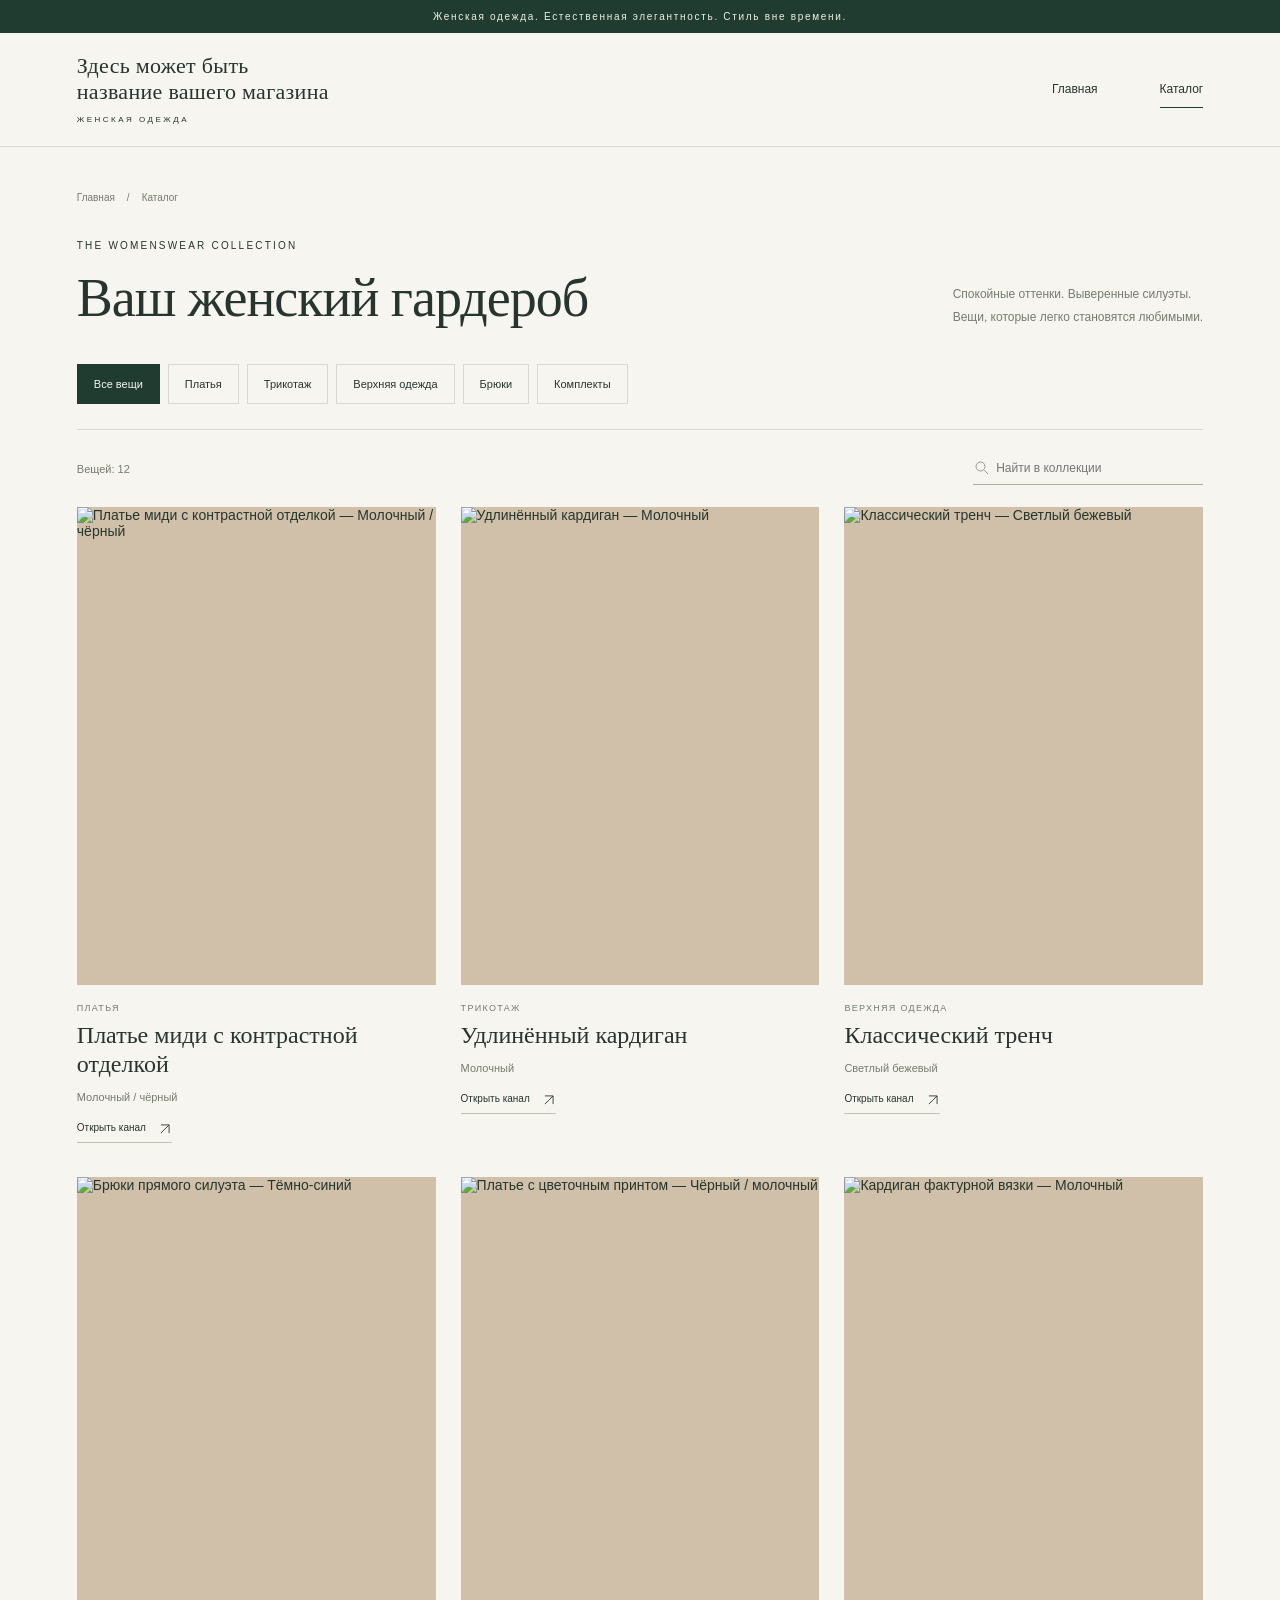
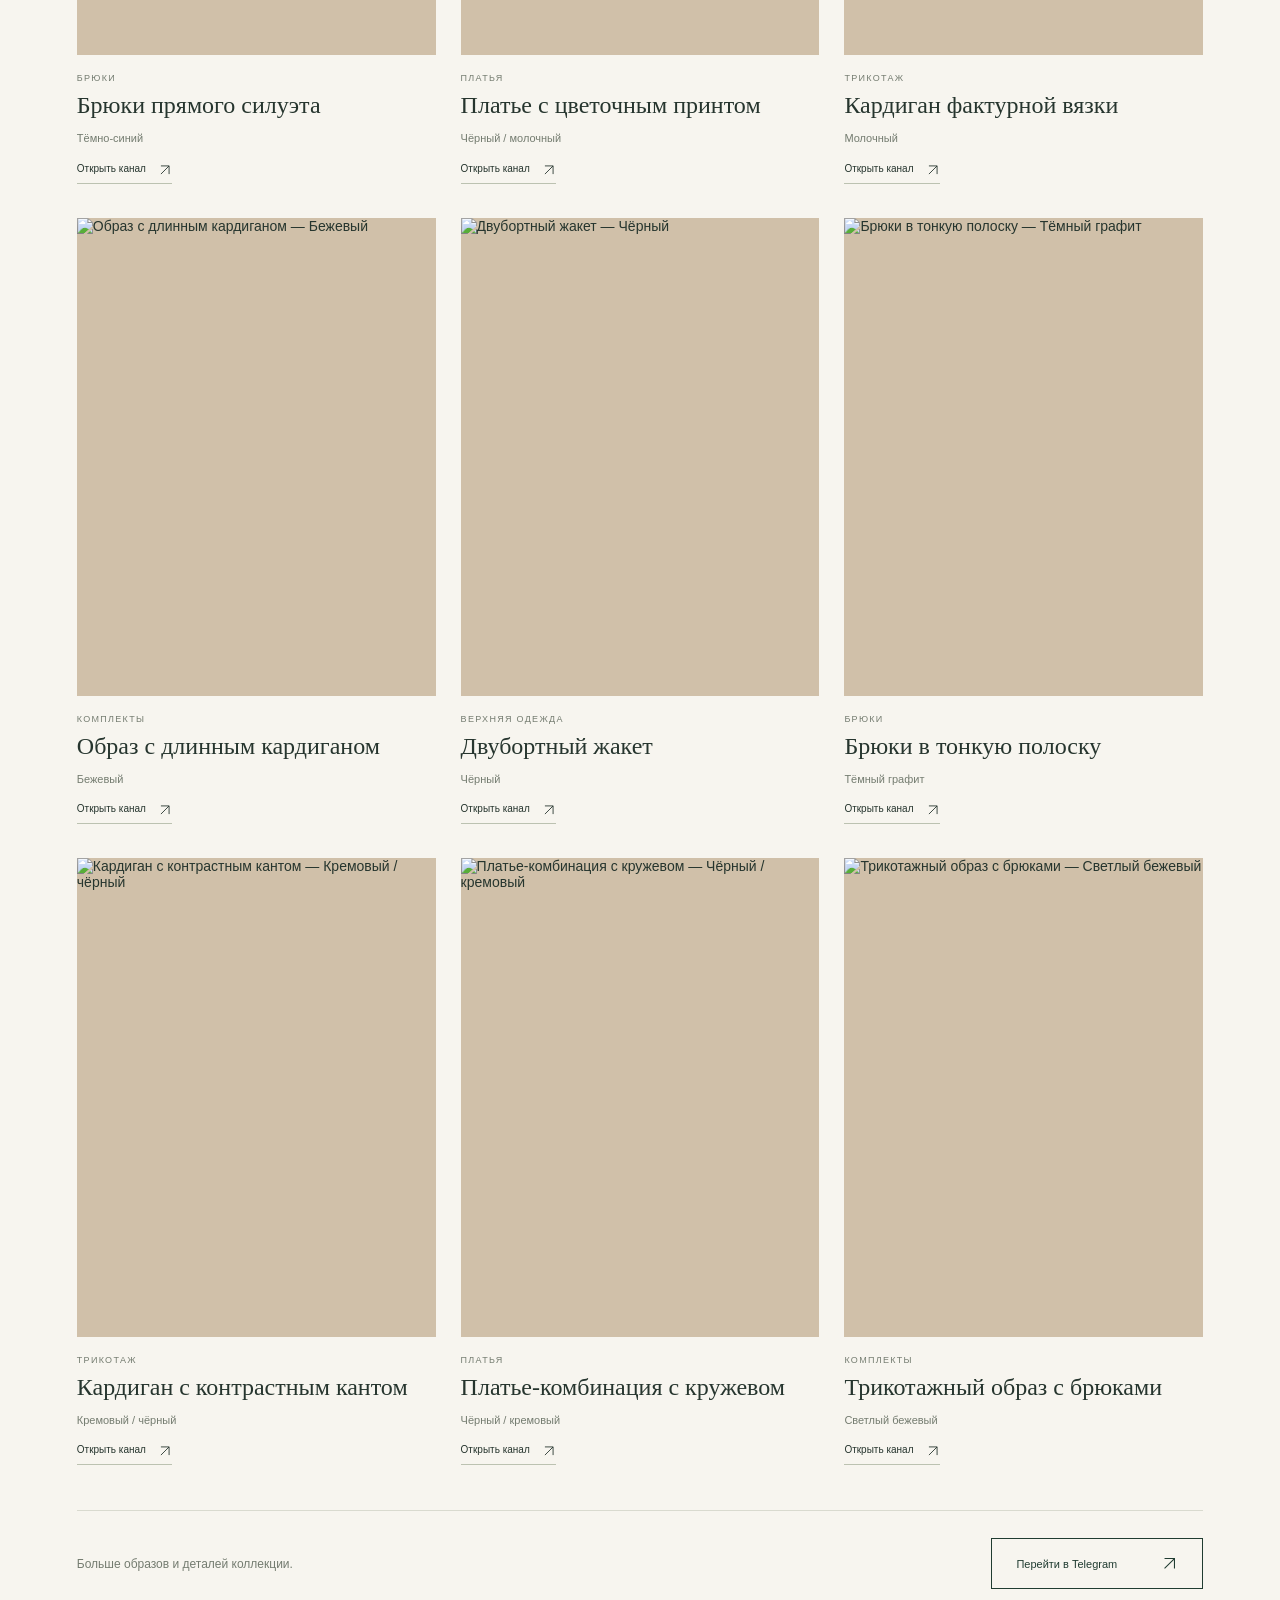
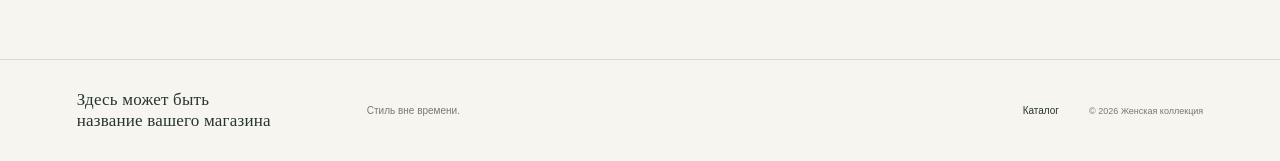
==== catalog.html @ 50c8448c "Add files via upload" ====
<!doctype html><html lang="ru"><head><meta charset="utf-8"><meta name="viewport" content="width=device-width,initial-scale=1"><title>Женская коллекция — Здесь может быть название вашего магазина</title><meta name="description" content="Женская одежда в эстетике тихой элегантности. Платья, трикотаж, брюки, верхняя одежда и комплекты."><link rel="stylesheet" href="styles.css"><link rel="icon" href="assets/favicon.svg" type="image/svg+xml"><script src="catalog.js" defer></script></head><body><div class="announcement">Женская одежда. Естественная элегантность. Стиль вне времени.</div><header><a class="brand" href="index.html" aria-label="Здесь может быть название вашего магазина — главная">Здесь может быть название вашего магазина<small>ЖЕНСКАЯ ОДЕЖДА</small></a><nav aria-label="Основная навигация"><a href="index.html" >Главная</a><a href="catalog.html" aria-current=page>Каталог</a></nav></header><main><section class="catalog-intro"><div class="breadcrumbs"><a href="index.html">Главная</a><span>/</span><span>Каталог</span></div><div class="catalog-title"><div><span class="eyebrow">THE WOMENSWEAR COLLECTION</span><h1>Ваш женский гардероб</h1></div><p>Спокойные оттенки. Выверенные силуэты.<br>Вещи, которые легко становятся любимыми.</p></div></section><section class="catalog-body" aria-label="Каталог женской одежды"><div class="filters" role="group" aria-label="Категории одежды"><button type="button" data-filter="all" aria-pressed="true">Все вещи</button><button type="button" data-filter="dresses" aria-pressed="false">Платья</button><button type="button" data-filter="knitwear" aria-pressed="false">Трикотаж</button><button type="button" data-filter="outerwear" aria-pressed="false">Верхняя одежда</button><button type="button" data-filter="trousers" aria-pressed="false">Брюки</button><button type="button" data-filter="sets" aria-pressed="false">Комплекты</button></div><div class="toolbar"><span id="count" role="status" aria-live="polite">Вещей: 12</span><label class="search"><svg class="arrow" viewBox="0 0 24 24" fill="none" aria-hidden="true"><circle cx="10" cy="10" r="6" stroke="currentColor"/><path d="m15 15 5 5" stroke="currentColor"/></svg><input id="search" type="search" placeholder="Найти в коллекции" aria-label="Поиск по названию и цвету"></label></div><div class="product-grid"><article class="product" data-category="dresses" data-search="Платье миди с контрастной отделкой Молочный / чёрный Платья"><div class="product-photo"><img class="collection-photo" src="assets/women/collection-01.webp" alt="Платье миди с контрастной отделкой — Молочный / чёрный" loading="lazy" width="800" height="1067"></div><p class="product-type">Платья</p><h2>Платье миди с контрастной отделкой</h2><p class="product-description">Молочный / чёрный</p><button class="product-link" type="button" disabled>Открыть канал <svg class="arrow" viewBox="0 0 24 24" fill="none" aria-hidden="true"><path d="M5 19 19 5M5 5h14v14" stroke="currentColor" stroke-width="1.5"/></svg></button></article><article class="product" data-category="knitwear" data-search="Удлинённый кардиган Молочный Трикотаж"><div class="product-photo"><img class="collection-photo" src="assets/women/collection-02.jpg" alt="Удлинённый кардиган — Молочный" loading="lazy" width="800" height="1067"></div><p class="product-type">Трикотаж</p><h2>Удлинённый кардиган</h2><p class="product-description">Молочный</p><button class="product-link" type="button" disabled>Открыть канал <svg class="arrow" viewBox="0 0 24 24" fill="none" aria-hidden="true"><path d="M5 19 19 5M5 5h14v14" stroke="currentColor" stroke-width="1.5"/></svg></button></article><article class="product" data-category="outerwear" data-search="Классический тренч Светлый бежевый Верхняя одежда"><div class="product-photo"><img class="collection-photo" src="assets/women/replacement-01.jpg" alt="Классический тренч — Светлый бежевый" loading="lazy" width="800" height="1067"></div><p class="product-type">Верхняя одежда</p><h2>Классический тренч</h2><p class="product-description">Светлый бежевый</p><button class="product-link" type="button" disabled>Открыть канал <svg class="arrow" viewBox="0 0 24 24" fill="none" aria-hidden="true"><path d="M5 19 19 5M5 5h14v14" stroke="currentColor" stroke-width="1.5"/></svg></button></article><article class="product" data-category="trousers" data-search="Брюки прямого силуэта Тёмно-синий Брюки"><div class="product-photo"><img class="collection-photo" src="assets/women/collection-03.webp" alt="Брюки прямого силуэта — Тёмно-синий" loading="lazy" width="800" height="1067"></div><p class="product-type">Брюки</p><h2>Брюки прямого силуэта</h2><p class="product-description">Тёмно-синий</p><button class="product-link" type="button" disabled>Открыть канал <svg class="arrow" viewBox="0 0 24 24" fill="none" aria-hidden="true"><path d="M5 19 19 5M5 5h14v14" stroke="currentColor" stroke-width="1.5"/></svg></button></article><article class="product" data-category="dresses" data-search="Платье с цветочным принтом Чёрный / молочный Платья"><div class="product-photo"><img class="collection-photo" src="assets/women/replacement-02.jpg" alt="Платье с цветочным принтом — Чёрный / молочный" loading="lazy" width="800" height="1067"></div><p class="product-type">Платья</p><h2>Платье с цветочным принтом</h2><p class="product-description">Чёрный / молочный</p><button class="product-link" type="button" disabled>Открыть канал <svg class="arrow" viewBox="0 0 24 24" fill="none" aria-hidden="true"><path d="M5 19 19 5M5 5h14v14" stroke="currentColor" stroke-width="1.5"/></svg></button></article><article class="product" data-category="knitwear" data-search="Кардиган фактурной вязки Молочный Трикотаж"><div class="product-photo"><img class="collection-photo" src="assets/women/collection-04.jpg" alt="Кардиган фактурной вязки — Молочный" loading="lazy" width="800" height="1067"></div><p class="product-type">Трикотаж</p><h2>Кардиган фактурной вязки</h2><p class="product-description">Молочный</p><button class="product-link" type="button" disabled>Открыть канал <svg class="arrow" viewBox="0 0 24 24" fill="none" aria-hidden="true"><path d="M5 19 19 5M5 5h14v14" stroke="currentColor" stroke-width="1.5"/></svg></button></article><article class="product" data-category="sets" data-search="Образ с длинным кардиганом Бежевый Комплекты"><div class="product-photo"><img class="collection-photo" src="assets/women/collection-05.avif" alt="Образ с длинным кардиганом — Бежевый" loading="lazy" width="800" height="1067"></div><p class="product-type">Комплекты</p><h2>Образ с длинным кардиганом</h2><p class="product-description">Бежевый</p><button class="product-link" type="button" disabled>Открыть канал <svg class="arrow" viewBox="0 0 24 24" fill="none" aria-hidden="true"><path d="M5 19 19 5M5 5h14v14" stroke="currentColor" stroke-width="1.5"/></svg></button></article><article class="product" data-category="outerwear" data-search="Двубортный жакет Чёрный Верхняя одежда"><div class="product-photo"><img class="collection-photo" src="assets/women/collection-06.avif" alt="Двубортный жакет — Чёрный" loading="lazy" width="800" height="1067"></div><p class="product-type">Верхняя одежда</p><h2>Двубортный жакет</h2><p class="product-description">Чёрный</p><button class="product-link" type="button" disabled>Открыть канал <svg class="arrow" viewBox="0 0 24 24" fill="none" aria-hidden="true"><path d="M5 19 19 5M5 5h14v14" stroke="currentColor" stroke-width="1.5"/></svg></button></article><article class="product" data-category="trousers" data-search="Брюки в тонкую полоску Тёмный графит Брюки"><div class="product-photo"><img class="collection-photo" src="assets/women/replacement-03.webp" alt="Брюки в тонкую полоску — Тёмный графит" loading="lazy" width="800" height="1067"></div><p class="product-type">Брюки</p><h2>Брюки в тонкую полоску</h2><p class="product-description">Тёмный графит</p><button class="product-link" type="button" disabled>Открыть канал <svg class="arrow" viewBox="0 0 24 24" fill="none" aria-hidden="true"><path d="M5 19 19 5M5 5h14v14" stroke="currentColor" stroke-width="1.5"/></svg></button></article><article class="product" data-category="knitwear" data-search="Кардиган с контрастным кантом Кремовый / чёрный Трикотаж"><div class="product-photo"><img class="collection-photo" src="assets/women/collection-07.jpg" alt="Кардиган с контрастным кантом — Кремовый / чёрный" loading="lazy" width="800" height="1067"></div><p class="product-type">Трикотаж</p><h2>Кардиган с контрастным кантом</h2><p class="product-description">Кремовый / чёрный</p><button class="product-link" type="button" disabled>Открыть канал <svg class="arrow" viewBox="0 0 24 24" fill="none" aria-hidden="true"><path d="M5 19 19 5M5 5h14v14" stroke="currentColor" stroke-width="1.5"/></svg></button></article><article class="product" data-category="dresses" data-search="Платье-комбинация с кружевом Чёрный / кремовый Платья"><div class="product-photo"><img class="collection-photo" src="assets/women/collection-08.jpg" alt="Платье-комбинация с кружевом — Чёрный / кремовый" loading="lazy" width="800" height="1067"></div><p class="product-type">Платья</p><h2>Платье-комбинация с кружевом</h2><p class="product-description">Чёрный / кремовый</p><button class="product-link" type="button" disabled>Открыть канал <svg class="arrow" viewBox="0 0 24 24" fill="none" aria-hidden="true"><path d="M5 19 19 5M5 5h14v14" stroke="currentColor" stroke-width="1.5"/></svg></button></article><article class="product" data-category="sets" data-search="Трикотажный образ с брюками Светлый бежевый Комплекты"><div class="product-photo"><img class="collection-photo" src="assets/women/replacement-06.avif" alt="Трикотажный образ с брюками — Светлый бежевый" loading="lazy" width="800" height="1067"></div><p class="product-type">Комплекты</p><h2>Трикотажный образ с брюками</h2><p class="product-description">Светлый бежевый</p><button class="product-link" type="button" disabled>Открыть канал <svg class="arrow" viewBox="0 0 24 24" fill="none" aria-hidden="true"><path d="M5 19 19 5M5 5h14v14" stroke="currentColor" stroke-width="1.5"/></svg></button></article></div><div id="empty" hidden><h2>Пока ничего не найдено</h2><p>Попробуйте другой цвет или категорию.</p><button class="button" type="button" id="reset">Показать все вещи</button></div><noscript><p>Для поиска и фильтрации включите JavaScript. Все вещи уже показаны на странице.</p></noscript><div class="catalog-end"><p>Больше образов и деталей коллекции.</p><button class="button outline" type="button" disabled>Перейти в Telegram <svg class="arrow" viewBox="0 0 24 24" fill="none" aria-hidden="true"><path d="M5 19 19 5M5 5h14v14" stroke="currentColor" stroke-width="1.5"/></svg></button></div></section></main><footer><a class="brand" href="index.html">Здесь может быть название вашего магазина</a><span>Стиль вне времени.</span><a href="catalog.html">Каталог</a><small>© 2026 Женская коллекция</small></footer></body></html>
---- styles.css ----
:root{--cream:#f7f5ef;--green:#203c31;--ink:#26352e;--muted:#747c70;--line:#d9dacf}*{box-sizing:border-box}html{scroll-behavior:smooth}body{margin:0;background:var(--cream);color:var(--ink);font:14px Arial,Helvetica,sans-serif}a{color:inherit;text-decoration:none}button,input{font:inherit}a:focus-visible,button:focus-visible,input:focus-visible{outline:2px solid #987844;outline-offset:5px}::selection{background:#d9dfce}h1,h2,h3,p{margin:0}h1,h2,h3{font-family:Georgia,'Times New Roman',serif;font-weight:400}.arrow{width:14px;height:14px;display:inline-block;vertical-align:middle;flex:none}.announcement{background:var(--green);color:#eeeee3;text-align:center;padding:11px 15px;font-size:10px;letter-spacing:1.7px}header{height:114px;padding:0 6%;display:flex;align-items:center;justify-content:space-between;border-bottom:1px solid var(--line)}.brand{font:29px Georgia,serif;letter-spacing:6px}.brand small{display:block;font:7px Arial,sans-serif;letter-spacing:2.7px;margin-top:9px;text-align:center}nav{display:flex;gap:36px;align-items:center;font-size:12px}nav a{padding:11px 0;border-bottom:1px solid transparent}nav a[aria-current],nav a:hover{border-color:var(--green)}nav a:last-child{margin-left:26px}.hero{display:grid;grid-template-columns:1fr 1fr;min-height:650px;position:relative;padding:36px 6% 45px;gap:5%}.hero-copy{align-self:center;padding:37px 0 15px}.eyebrow{font-size:10px;letter-spacing:2.2px;line-height:1.6}.hero h1{font-size:clamp(38px,4.5vw,67px);line-height:1.15;letter-spacing:-1.6px;margin:27px 0 25px}.hero h1 em{font-size:1.24em}.hero-copy>p{font-size:13px;line-height:1.95;color:var(--muted)}.button{background:var(--green);color:var(--cream);display:inline-flex;align-items:center;justify-content:space-between;gap:44px;min-height:51px;padding:16px 24px;font-size:11px;border:1px solid var(--green);cursor:pointer;transition:background .2s}.button:hover{background:#385544}.hero .button{margin-top:30px}.button .arrow{width:17px;height:17px}.hero-foot{display:flex;gap:17px;align-items:center;margin-top:51px;font-size:10px;line-height:1.7;color:var(--muted)}.seal{border:1px solid #aab3a0;border-radius:50%;width:39px;height:46px;display:grid;place-items:center;font:25px Georgia,serif;color:var(--green);outline:1px solid #cad0c0;outline-offset:3px}.hero-image{position:relative;overflow:hidden;background:#c7c9bc;align-self:center;aspect-ratio:1;display:flex;align-items:center}.hero-image:after{content:'';position:absolute;inset:65% 0 0;background:linear-gradient(transparent,#15291b88);pointer-events:none}.caption{position:absolute;bottom:23px;left:25px;right:25px;display:flex;justify-content:space-between;color:white;z-index:1;font-size:8px;letter-spacing:1.6px}.vertical{position:absolute;right:2.8%;top:43%;writing-mode:vertical-rl;font-size:8px;letter-spacing:2px;color:#6e776b}.crop{position:relative;overflow:hidden;width:100%;flex:none}.crop img{position:absolute;max-width:none;object-fit:fill;display:block}.section{padding:75px 6%}.categories{border-top:1px solid var(--line)}.section-heading{display:flex;justify-content:space-between;align-items:end;margin-bottom:33px;gap:20px}h2{font-size:40px;line-height:1.2;letter-spacing:-.8px}.section-heading h2{margin-top:13px}.text-link{font-size:11px;padding-bottom:8px;border-bottom:1px solid #8b9687;display:inline-flex;gap:35px;align-items:center}.text-link:hover{color:#72806e}.category-grid{display:grid;grid-template-columns:repeat(3,1fr);gap:25px}.category-image,.product-photo{aspect-ratio:1;background:#d0c0a9;overflow:hidden;display:flex;align-items:center}.category-title{display:flex;justify-content:space-between;align-items:center;margin-top:20px}h3{font-size:25px}.category p{font-size:11px;color:var(--muted);margin-top:9px}.category:hover h3{text-decoration:underline;text-underline-offset:5px}.manifesto{background:var(--green);color:var(--cream);padding:70px 10%;position:relative;overflow:hidden}.manifesto .eyebrow{color:#b5bda8}.manifesto h2{font-size:55px;line-height:1.15;margin:22px 0}.manifesto p{color:#c6cdbf;font-size:12px;line-height:1.9}.manifesto .text-link{margin-top:30px}.monogram{position:absolute;right:13%;top:50%;transform:translateY(-50%);border:1px solid #7d8e6c;border-radius:50%;font:190px Georgia,serif;width:230px;height:290px;text-align:center;line-height:290px;color:#bdc6af;outline:1px solid #7d8e6c;outline-offset:12px;opacity:.45}.telegram{display:flex;justify-content:space-between;align-items:center;gap:25px}.telegram h2{font-size:33px;margin:12px 0}.telegram p{color:var(--muted);font-size:12px;line-height:1.7}.outline{background:transparent;color:var(--green)}.outline:hover{background:#eeece4}footer{padding:30px 6%;border-top:1px solid var(--line);display:flex;align-items:center;gap:30px;font-size:10px}footer .brand{font-size:20px;letter-spacing:4px}footer>span{color:var(--muted);margin-right:auto}footer small{color:var(--muted);font-size:9px}.catalog-intro{padding:45px 6% 35px}.breadcrumbs{font-size:10px;color:var(--muted);display:flex;gap:12px;margin-bottom:33px}.catalog-title{display:flex;justify-content:space-between;align-items:end;gap:25px}.catalog-title h1{font-size:54px;margin:13px 0 0;letter-spacing:-1px}.catalog-title>p{max-width:315px;color:var(--muted);font-size:12px;line-height:1.9}.catalog-body{padding:0 6% 70px}.note{background:#eceee5;border-left:2px solid #98a48c;padding:14px 18px;font-size:11px;line-height:1.7;color:#65705f;margin-bottom:30px}.note a{text-decoration:underline;text-underline-offset:3px}.filters{display:flex;flex-wrap:wrap;gap:8px;padding:0 0 25px;border-bottom:1px solid var(--line)}.filters button{padding:10px 16px;min-height:40px;background:transparent;border:1px solid var(--line);color:var(--ink);font-size:11px;cursor:pointer}.filters button[aria-pressed=true]{background:var(--green);border-color:var(--green);color:var(--cream)}.filters button:hover{border-color:var(--green)}.toolbar{display:flex;justify-content:space-between;align-items:center;gap:20px;padding:22px 0;font-size:11px;color:var(--muted)}.search{display:flex;align-items:center;border-bottom:1px solid #a9b19f;width:230px}.search input{border:0;background:none;color:var(--ink);width:100%;padding:9px 5px;min-width:0;font-size:12px}.search .arrow{width:18px;height:18px}.product-grid{display:grid;grid-template-columns:repeat(3,minmax(0,1fr));gap:34px 25px}.product[hidden],[hidden]{display:none!important}.product-type{font-size:9px;letter-spacing:1.3px;color:var(--muted);text-transform:uppercase;margin-top:18px}.product h2{font-size:24px;margin-top:8px;letter-spacing:0}.product-description{color:var(--muted);font-size:11px;margin-top:9px;line-height:1.7}.product-link{display:inline-flex;gap:12px;font-size:10px;margin-top:15px;padding-bottom:6px;border-bottom:1px solid #bcc2b1}.product-link:hover{color:#71816b}#empty{text-align:center;padding:65px 20px}#empty h2{font-size:30px}#empty p{margin:15px;color:var(--muted)}.catalog-end{margin-top:45px;display:flex;align-items:center;justify-content:space-between;border-top:1px solid var(--line);padding-top:27px;gap:20px}.catalog-end p{font-size:12px;line-height:1.7;color:var(--muted)}@media(min-width:1500px){.hero,header,.section,.catalog-intro,.catalog-body,footer{padding-left:max(6%,calc((100vw - 1360px)/2));padding-right:max(6%,calc((100vw - 1360px)/2))}}@media(max-width:850px){header{padding:0 5%;height:95px}nav{gap:20px}nav a:last-child{margin-left:0}.hero{padding:25px 5% 35px;gap:5%;min-height:570px}.hero-copy{padding-top:20px}.hero h1{font-size:40px}.hero-foot{margin-top:35px}.section{padding:55px 5%}.category-grid{gap:18px}.category-title h3{font-size:22px}.monogram{right:9%;font-size:140px;width:175px;height:235px;line-height:235px}.manifesto{padding:55px 6%}.manifesto h2{font-size:45px}.product-grid{gap:30px 18px}.catalog-title h1{font-size:43px}footer{flex-wrap:wrap;gap:20px}footer>span{display:none}}@media(max-width:600px){.announcement{font-size:8px;letter-spacing:1.1px;padding:10px}header{height:auto;padding:23px 6% 17px;flex-direction:column;gap:20px}.brand{font-size:26px;letter-spacing:5px}.brand small{font-size:6px}nav{width:100%;justify-content:center;gap:35px;font-size:11px}nav a{padding:5px 0}.hero{display:flex;flex-direction:column;padding:31px 6% 25px;gap:29px;min-height:0}.hero-copy{align-self:start;padding:0}.hero .eyebrow{font-size:8px;letter-spacing:1.8px}.hero h1{font-size:clamp(34px,10vw,43px);letter-spacing:-1.3px;margin:21px 0}.hero-copy>p{font-size:12px;line-height:1.85}.hero .button{margin-top:24px}.hero-foot{display:none}.hero-image{width:100%}.caption{bottom:18px;left:16px;right:16px;font-size:7px;letter-spacing:1px}.vertical{display:none}.section{padding:44px 6%}.section-heading{align-items:start;gap:16px}.section-heading h2{font-size:30px}.section-heading .text-link{font-size:9px;gap:9px;white-space:nowrap;margin-top:28px}.eyebrow{font-size:8px;letter-spacing:1.5px}.category-grid{grid-template-columns:1fr;gap:29px}.category-title{margin-top:14px}.category-title h3{font-size:26px}.category p{margin-top:5px}.manifesto{padding:48px 6%}.manifesto h2{font-size:39px}.monogram{right:-65px;opacity:.13;width:200px;pointer-events:none}.manifesto p,.manifesto h2,.manifesto .text-link{position:relative;z-index:1}.telegram{flex-direction:column;align-items:start}.telegram h2{font-size:29px}.telegram .button{margin-top:3px}footer{padding:28px 6%;gap:20px 24px}footer .brand{width:100%;font-size:23px}footer small{width:100%;padding-top:4px}.catalog-intro{padding:26px 6%}.breadcrumbs{margin-bottom:26px}.catalog-title{display:block}.catalog-title h1{font-size:42px}.catalog-title>p{margin-top:17px;font-size:11px}.catalog-body{padding:0 6% 42px}.note{font-size:10px;padding:12px}.filters{gap:7px;padding-bottom:21px}.filters button{padding:9px 12px;font-size:10px;min-height:38px}.toolbar{gap:10px}.search{width:165px}.product-grid{grid-template-columns:repeat(2,minmax(0,1fr));gap:25px 14px}.product-type{font-size:7px;letter-spacing:.7px;margin-top:13px}.product h2{font-size:20px;line-height:1.15}.product-description{font-size:10px}.product-link{font-size:9px;gap:5px;line-height:1.5}.catalog-end{display:block}.catalog-end .button{margin-top:20px}#empty{padding:40px 0}#empty h2{font-size:25px}}@media(prefers-reduced-motion:reduce){html{scroll-behavior:auto}*{transition:none!important}}

/* Women’s collection: individual photographs and temporary store name. */
.brand{max-width:390px;font-family:Georgia,'Times New Roman',serif;font-size:22px;line-height:1.2;letter-spacing:.3px;text-wrap:balance}
.brand small{text-align:left;letter-spacing:2.5px;font-size:8px;line-height:1.5}
footer .brand{max-width:260px;font-size:17px;letter-spacing:.2px}
.collection-photo{display:block;width:100%;height:100%;object-fit:cover;object-position:center top}
.hero-image{aspect-ratio:4/5}
.category-image,.product-photo{aspect-ratio:3/4}
@media(max-width:850px){.brand{max-width:300px;font-size:20px}nav{gap:18px}.hero h1{font-size:36px}}
@media(max-width:600px){.brand{max-width:330px;font-size:23px;text-align:center}.brand small{text-align:center}.hero h1{font-size:clamp(32px,9vw,43px)}footer .brand{text-align:left;max-width:280px;font-size:19px}.catalog-title h1{font-size:38px}}

/* Telegram buttons remain visible until a store link is supplied. */
button.product-link{background:transparent;color:inherit;border:0;border-bottom:1px solid #bcc2b1;padding:0 0 6px;text-align:left}
button:disabled{cursor:default;opacity:1;-webkit-text-fill-color:currentColor}
button.button.outline:disabled:hover{background:transparent}
button.product-link:disabled:hover{color:inherit}
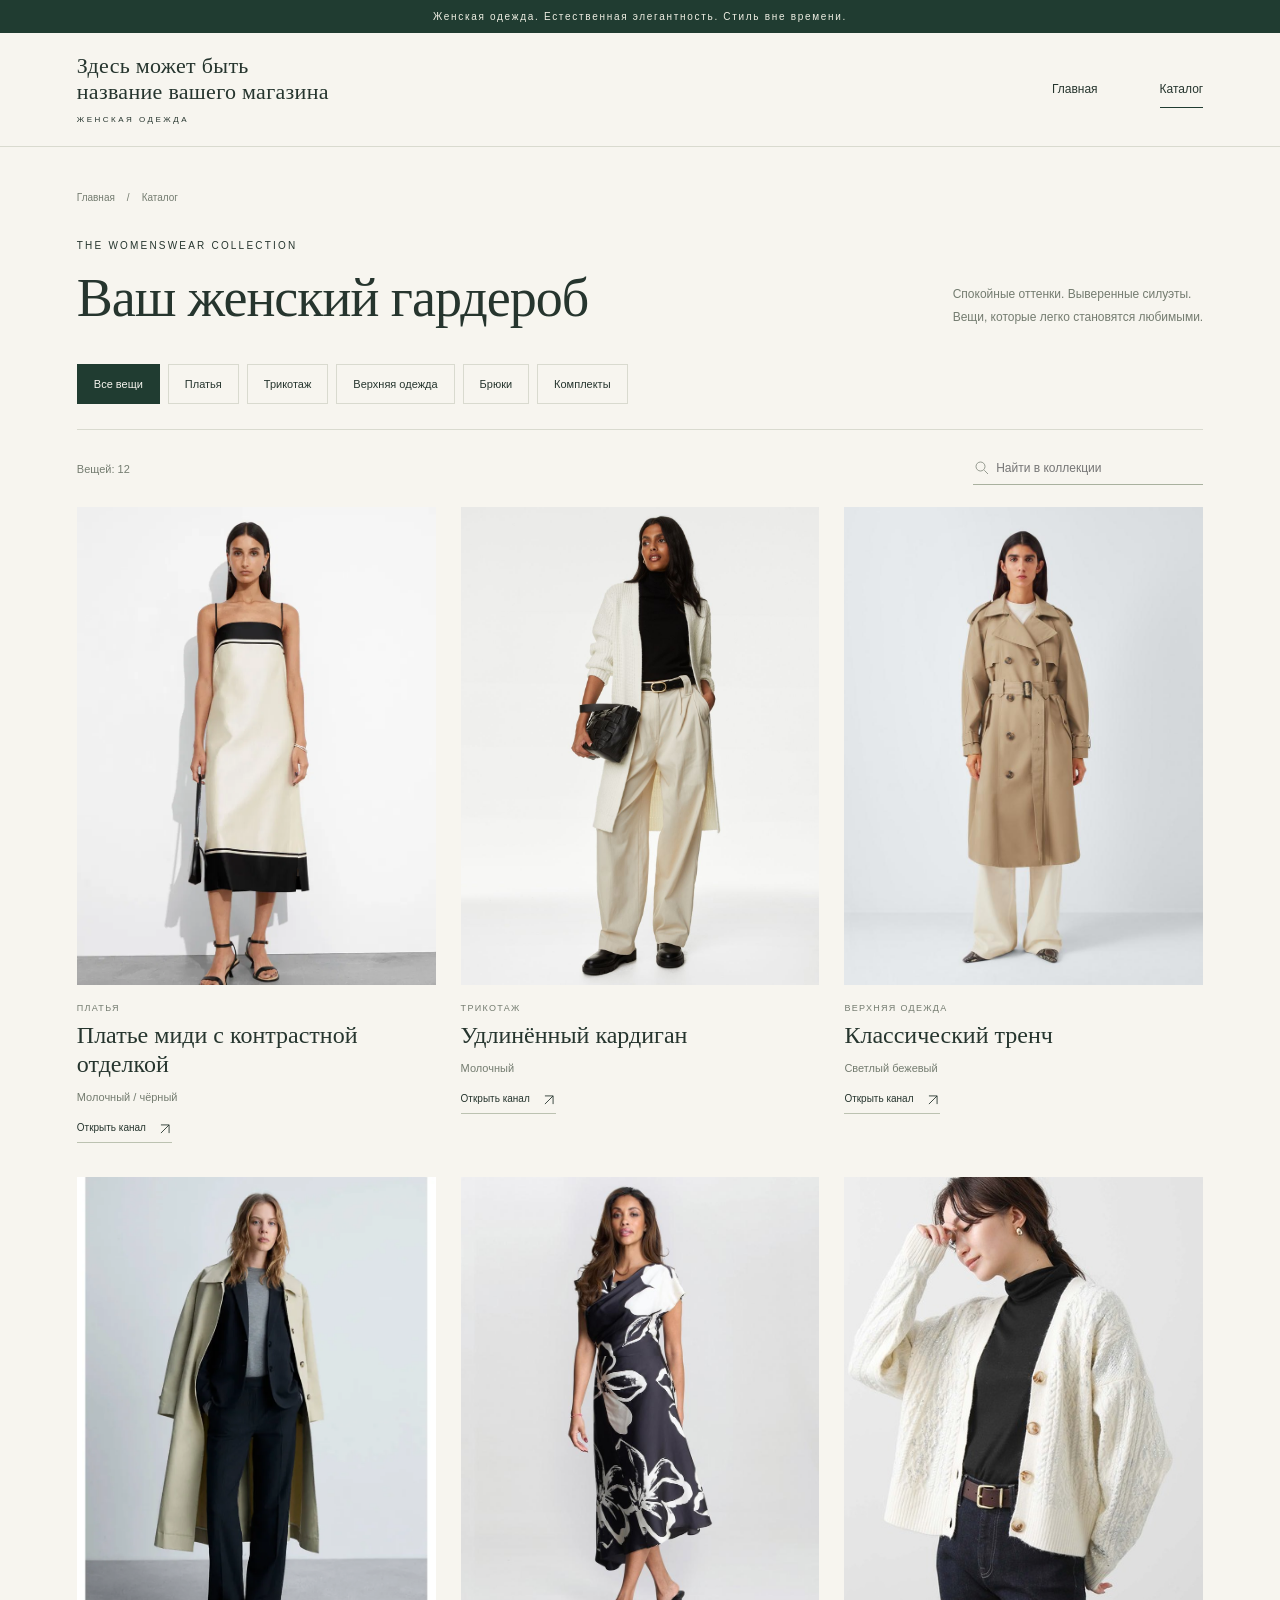
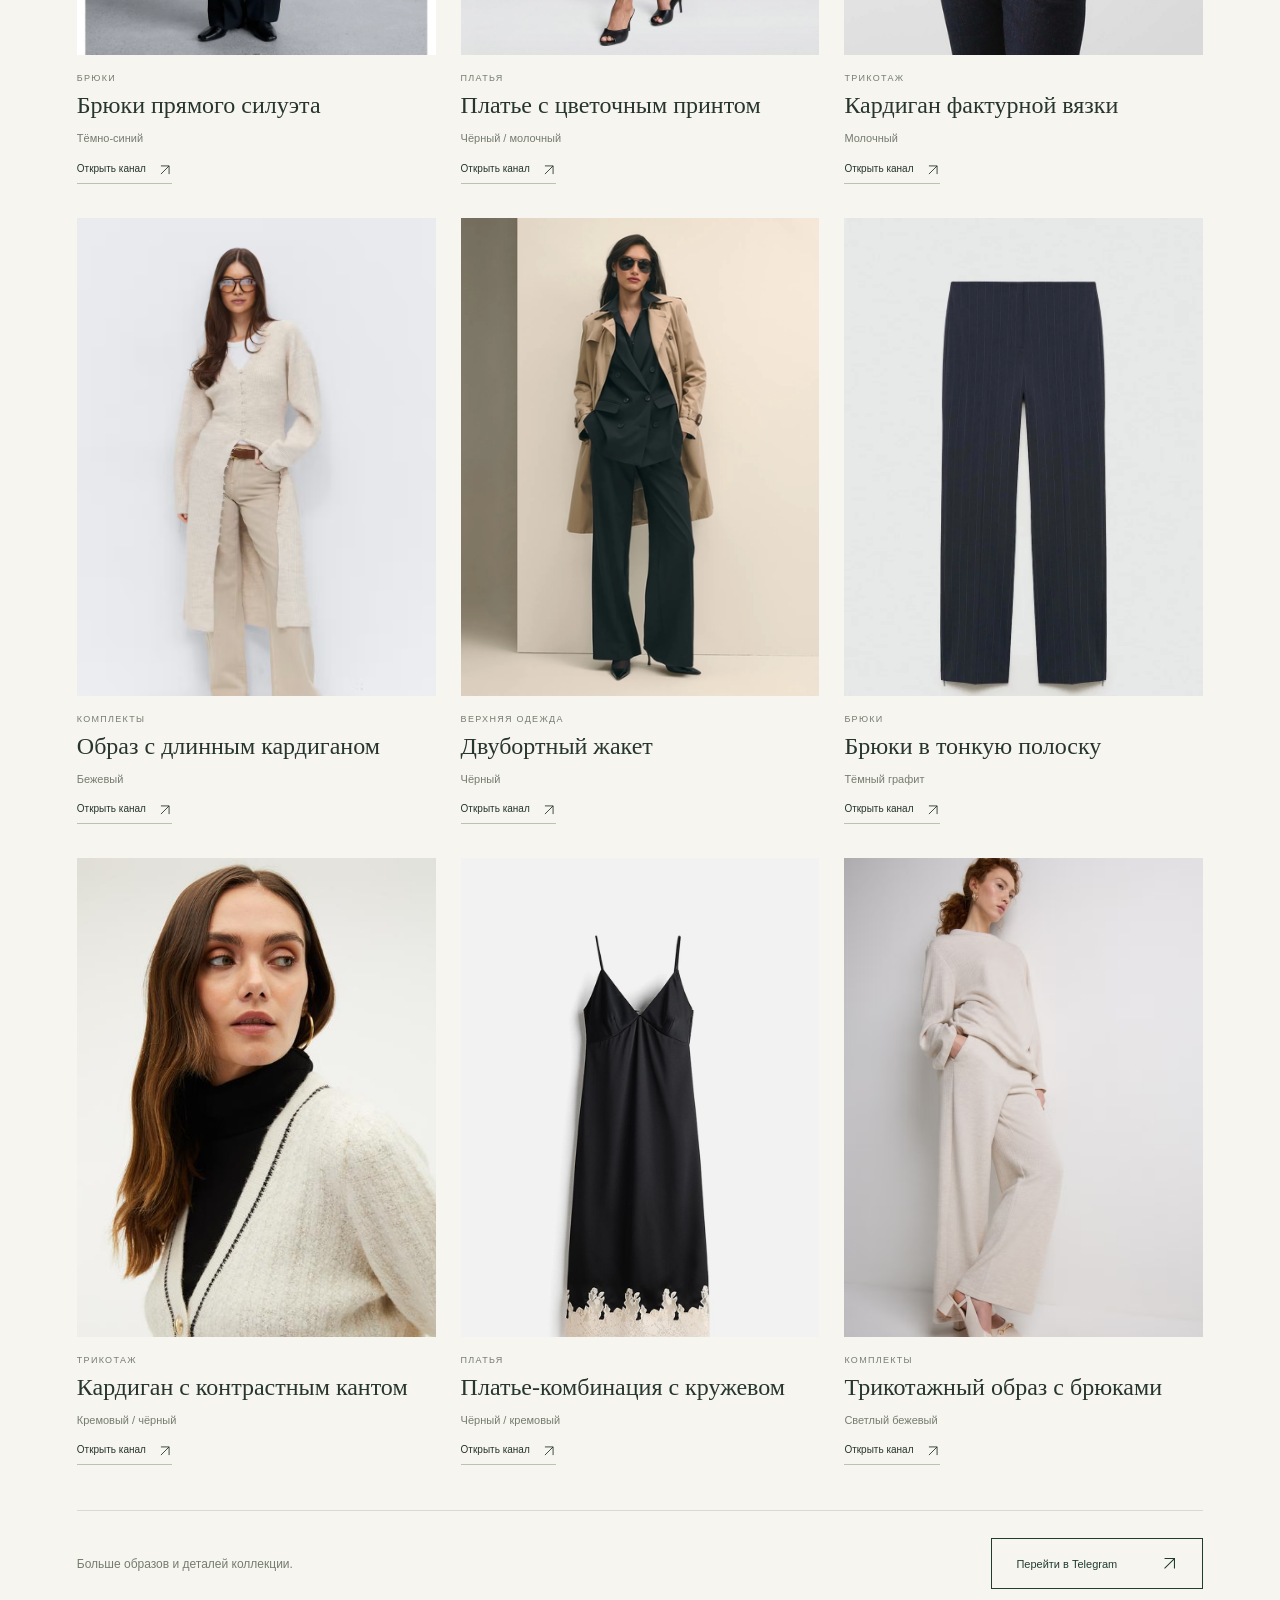
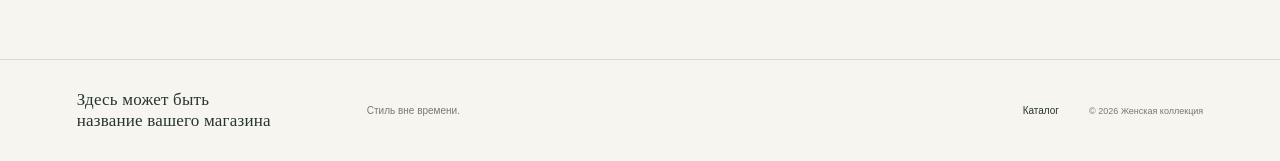
==== commit 67702d3a: "Add files via upload" ====
--- a/catalog.html
+++ b/catalog.html
@@ -1 +1 @@
-<!doctype html><html lang="ru"><head><meta charset="utf-8"><meta name="viewport" content="width=device-width,initial-scale=1"><title>Женская коллекция — Здесь может быть название вашего магазина</title><meta name="description" content="Женская одежда в эстетике тихой элегантности. Платья, трикотаж, брюки, верхняя одежда и комплекты."><link rel="stylesheet" href="styles.css"><link rel="icon" href="assets/favicon.svg" type="image/svg+xml"><script src="catalog.js" defer></script></head><body><div class="announcement">Женская одежда. Естественная элегантность. Стиль вне времени.</div><header><a class="brand" href="index.html" aria-label="Здесь может быть название вашего магазина — главная">Здесь может быть название вашего магазина<small>ЖЕНСКАЯ ОДЕЖДА</small></a><nav aria-label="Основная навигация"><a href="index.html" >Главная</a><a href="catalog.html" aria-current=page>Каталог</a></nav></header><main><section class="catalog-intro"><div class="breadcrumbs"><a href="index.html">Главная</a><span>/</span><span>Каталог</span></div><div class="catalog-title"><div><span class="eyebrow">THE WOMENSWEAR COLLECTION</span><h1>Ваш женский гардероб</h1></div><p>Спокойные оттенки. Выверенные силуэты.<br>Вещи, которые легко становятся любимыми.</p></div></section><section class="catalog-body" aria-label="Каталог женской одежды"><div class="filters" role="group" aria-label="Категории одежды"><button type="button" data-filter="all" aria-pressed="true">Все вещи</button><button type="button" data-filter="dresses" aria-pressed="false">Платья</button><button type="button" data-filter="knitwear" aria-pressed="false">Трикотаж</button><button type="button" data-filter="outerwear" aria-pressed="false">Верхняя одежда</button><button type="button" data-filter="trousers" aria-pressed="false">Брюки</button><button type="button" data-filter="sets" aria-pressed="false">Комплекты</button></div><div class="toolbar"><span id="count" role="status" aria-live="polite">Вещей: 12</span><label class="search"><svg class="arrow" viewBox="0 0 24 24" fill="none" aria-hidden="true"><circle cx="10" cy="10" r="6" stroke="currentColor"/><path d="m15 15 5 5" stroke="currentColor"/></svg><input id="search" type="search" placeholder="Найти в коллекции" aria-label="Поиск по названию и цвету"></label></div><div class="product-grid"><article class="product" data-category="dresses" data-search="Платье миди с контрастной отделкой Молочный / чёрный Платья"><div class="product-photo"><img class="collection-photo" src="assets/women/collection-01.webp" alt="Платье миди с контрастной отделкой — Молочный / чёрный" loading="lazy" width="800" height="1067"></div><p class="product-type">Платья</p><h2>Платье миди с контрастной отделкой</h2><p class="product-description">Молочный / чёрный</p><button class="product-link" type="button" disabled>Открыть канал <svg class="arrow" viewBox="0 0 24 24" fill="none" aria-hidden="true"><path d="M5 19 19 5M5 5h14v14" stroke="currentColor" stroke-width="1.5"/></svg></button></article><article class="product" data-category="knitwear" data-search="Удлинённый кардиган Молочный Трикотаж"><div class="product-photo"><img class="collection-photo" src="assets/women/collection-02.jpg" alt="Удлинённый кардиган — Молочный" loading="lazy" width="800" height="1067"></div><p class="product-type">Трикотаж</p><h2>Удлинённый кардиган</h2><p class="product-description">Молочный</p><button class="product-link" type="button" disabled>Открыть канал <svg class="arrow" viewBox="0 0 24 24" fill="none" aria-hidden="true"><path d="M5 19 19 5M5 5h14v14" stroke="currentColor" stroke-width="1.5"/></svg></button></article><article class="product" data-category="outerwear" data-search="Классический тренч Светлый бежевый Верхняя одежда"><div class="product-photo"><img class="collection-photo" src="assets/women/replacement-01.jpg" alt="Классический тренч — Светлый бежевый" loading="lazy" width="800" height="1067"></div><p class="product-type">Верхняя одежда</p><h2>Классический тренч</h2><p class="product-description">Светлый бежевый</p><button class="product-link" type="button" disabled>Открыть канал <svg class="arrow" viewBox="0 0 24 24" fill="none" aria-hidden="true"><path d="M5 19 19 5M5 5h14v14" stroke="currentColor" stroke-width="1.5"/></svg></button></article><article class="product" data-category="trousers" data-search="Брюки прямого силуэта Тёмно-синий Брюки"><div class="product-photo"><img class="collection-photo" src="assets/women/collection-03.webp" alt="Брюки прямого силуэта — Тёмно-синий" loading="lazy" width="800" height="1067"></div><p class="product-type">Брюки</p><h2>Брюки прямого силуэта</h2><p class="product-description">Тёмно-синий</p><button class="product-link" type="button" disabled>Открыть канал <svg class="arrow" viewBox="0 0 24 24" fill="none" aria-hidden="true"><path d="M5 19 19 5M5 5h14v14" stroke="currentColor" stroke-width="1.5"/></svg></button></article><article class="product" data-category="dresses" data-search="Платье с цветочным принтом Чёрный / молочный Платья"><div class="product-photo"><img class="collection-photo" src="assets/women/replacement-02.jpg" alt="Платье с цветочным принтом — Чёрный / молочный" loading="lazy" width="800" height="1067"></div><p class="product-type">Платья</p><h2>Платье с цветочным принтом</h2><p class="product-description">Чёрный / молочный</p><button class="product-link" type="button" disabled>Открыть канал <svg class="arrow" viewBox="0 0 24 24" fill="none" aria-hidden="true"><path d="M5 19 19 5M5 5h14v14" stroke="currentColor" stroke-width="1.5"/></svg></button></article><article class="product" data-category="knitwear" data-search="Кардиган фактурной вязки Молочный Трикотаж"><div class="product-photo"><img class="collection-photo" src="assets/women/collection-04.jpg" alt="Кардиган фактурной вязки — Молочный" loading="lazy" width="800" height="1067"></div><p class="product-type">Трикотаж</p><h2>Кардиган фактурной вязки</h2><p class="product-description">Молочный</p><button class="product-link" type="button" disabled>Открыть канал <svg class="arrow" viewBox="0 0 24 24" fill="none" aria-hidden="true"><path d="M5 19 19 5M5 5h14v14" stroke="currentColor" stroke-width="1.5"/></svg></button></article><article class="product" data-category="sets" data-search="Образ с длинным кардиганом Бежевый Комплекты"><div class="product-photo"><img class="collection-photo" src="assets/women/collection-05.avif" alt="Образ с длинным кардиганом — Бежевый" loading="lazy" width="800" height="1067"></div><p class="product-type">Комплекты</p><h2>Образ с длинным кардиганом</h2><p class="product-description">Бежевый</p><button class="product-link" type="button" disabled>Открыть канал <svg class="arrow" viewBox="0 0 24 24" fill="none" aria-hidden="true"><path d="M5 19 19 5M5 5h14v14" stroke="currentColor" stroke-width="1.5"/></svg></button></article><article class="product" data-category="outerwear" data-search="Двубортный жакет Чёрный Верхняя одежда"><div class="product-photo"><img class="collection-photo" src="assets/women/collection-06.avif" alt="Двубортный жакет — Чёрный" loading="lazy" width="800" height="1067"></div><p class="product-type">Верхняя одежда</p><h2>Двубортный жакет</h2><p class="product-description">Чёрный</p><button class="product-link" type="button" disabled>Открыть канал <svg class="arrow" viewBox="0 0 24 24" fill="none" aria-hidden="true"><path d="M5 19 19 5M5 5h14v14" stroke="currentColor" stroke-width="1.5"/></svg></button></article><article class="product" data-category="trousers" data-search="Брюки в тонкую полоску Тёмный графит Брюки"><div class="product-photo"><img class="collection-photo" src="assets/women/replacement-03.webp" alt="Брюки в тонкую полоску — Тёмный графит" loading="lazy" width="800" height="1067"></div><p class="product-type">Брюки</p><h2>Брюки в тонкую полоску</h2><p class="product-description">Тёмный графит</p><button class="product-link" type="button" disabled>Открыть канал <svg class="arrow" viewBox="0 0 24 24" fill="none" aria-hidden="true"><path d="M5 19 19 5M5 5h14v14" stroke="currentColor" stroke-width="1.5"/></svg></button></article><article class="product" data-category="knitwear" data-search="Кардиган с контрастным кантом Кремовый / чёрный Трикотаж"><div class="product-photo"><img class="collection-photo" src="assets/women/collection-07.jpg" alt="Кардиган с контрастным кантом — Кремовый / чёрный" loading="lazy" width="800" height="1067"></div><p class="product-type">Трикотаж</p><h2>Кардиган с контрастным кантом</h2><p class="product-description">Кремовый / чёрный</p><button class="product-link" type="button" disabled>Открыть канал <svg class="arrow" viewBox="0 0 24 24" fill="none" aria-hidden="true"><path d="M5 19 19 5M5 5h14v14" stroke="currentColor" stroke-width="1.5"/></svg></button></article><article class="product" data-category="dresses" data-search="Платье-комбинация с кружевом Чёрный / кремовый Платья"><div class="product-photo"><img class="collection-photo" src="assets/women/collection-08.jpg" alt="Платье-комбинация с кружевом — Чёрный / кремовый" loading="lazy" width="800" height="1067"></div><p class="product-type">Платья</p><h2>Платье-комбинация с кружевом</h2><p class="product-description">Чёрный / кремовый</p><button class="product-link" type="button" disabled>Открыть канал <svg class="arrow" viewBox="0 0 24 24" fill="none" aria-hidden="true"><path d="M5 19 19 5M5 5h14v14" stroke="currentColor" stroke-width="1.5"/></svg></button></article><article class="product" data-category="sets" data-search="Трикотажный образ с брюками Светлый бежевый Комплекты"><div class="product-photo"><img class="collection-photo" src="assets/women/replacement-06.avif" alt="Трикотажный образ с брюками — Светлый бежевый" loading="lazy" width="800" height="1067"></div><p class="product-type">Комплекты</p><h2>Трикотажный образ с брюками</h2><p class="product-description">Светлый бежевый</p><button class="product-link" type="button" disabled>Открыть канал <svg class="arrow" viewBox="0 0 24 24" fill="none" aria-hidden="true"><path d="M5 19 19 5M5 5h14v14" stroke="currentColor" stroke-width="1.5"/></svg></button></article></div><div id="empty" hidden><h2>Пока ничего не найдено</h2><p>Попробуйте другой цвет или категорию.</p><button class="button" type="button" id="reset">Показать все вещи</button></div><noscript><p>Для поиска и фильтрации включите JavaScript. Все вещи уже показаны на странице.</p></noscript><div class="catalog-end"><p>Больше образов и деталей коллекции.</p><button class="button outline" type="button" disabled>Перейти в Telegram <svg class="arrow" viewBox="0 0 24 24" fill="none" aria-hidden="true"><path d="M5 19 19 5M5 5h14v14" stroke="currentColor" stroke-width="1.5"/></svg></button></div></section></main><footer><a class="brand" href="index.html">Здесь может быть название вашего магазина</a><span>Стиль вне времени.</span><a href="catalog.html">Каталог</a><small>© 2026 Женская коллекция</small></footer></body></html>+<!doctype html><html lang="ru"><head><meta charset="utf-8"><meta name="viewport" content="width=device-width,initial-scale=1"><title>Женская коллекция — Здесь может быть название вашего магазина</title><meta name="description" content="Женская одежда в эстетике тихой элегантности. Платья, трикотаж, брюки, верхняя одежда и комплекты."><link rel="stylesheet" href="styles.css"><link rel="icon" href="favicon.svg" type="image/svg+xml"><script src="catalog.js" defer></script></head><body><div class="announcement">Женская одежда. Естественная элегантность. Стиль вне времени.</div><header><a class="brand" href="index.html" aria-label="Здесь может быть название вашего магазина — главная">Здесь может быть название вашего магазина<small>ЖЕНСКАЯ ОДЕЖДА</small></a><nav aria-label="Основная навигация"><a href="index.html" >Главная</a><a href="catalog.html" aria-current=page>Каталог</a></nav></header><main><section class="catalog-intro"><div class="breadcrumbs"><a href="index.html">Главная</a><span>/</span><span>Каталог</span></div><div class="catalog-title"><div><span class="eyebrow">THE WOMENSWEAR COLLECTION</span><h1>Ваш женский гардероб</h1></div><p>Спокойные оттенки. Выверенные силуэты.<br>Вещи, которые легко становятся любимыми.</p></div></section><section class="catalog-body" aria-label="Каталог женской одежды"><div class="filters" role="group" aria-label="Категории одежды"><button type="button" data-filter="all" aria-pressed="true">Все вещи</button><button type="button" data-filter="dresses" aria-pressed="false">Платья</button><button type="button" data-filter="knitwear" aria-pressed="false">Трикотаж</button><button type="button" data-filter="outerwear" aria-pressed="false">Верхняя одежда</button><button type="button" data-filter="trousers" aria-pressed="false">Брюки</button><button type="button" data-filter="sets" aria-pressed="false">Комплекты</button></div><div class="toolbar"><span id="count" role="status" aria-live="polite">Вещей: 12</span><label class="search"><svg class="arrow" viewBox="0 0 24 24" fill="none" aria-hidden="true"><circle cx="10" cy="10" r="6" stroke="currentColor"/><path d="m15 15 5 5" stroke="currentColor"/></svg><input id="search" type="search" placeholder="Найти в коллекции" aria-label="Поиск по названию и цвету"></label></div><div class="product-grid"><article class="product" data-category="dresses" data-search="Платье миди с контрастной отделкой Молочный / чёрный Платья"><div class="product-photo"><img class="collection-photo" src="collection-01.webp" alt="Платье миди с контрастной отделкой — Молочный / чёрный" loading="lazy" width="800" height="1067"></div><p class="product-type">Платья</p><h2>Платье миди с контрастной отделкой</h2><p class="product-description">Молочный / чёрный</p><button class="product-link" type="button" disabled>Открыть канал <svg class="arrow" viewBox="0 0 24 24" fill="none" aria-hidden="true"><path d="M5 19 19 5M5 5h14v14" stroke="currentColor" stroke-width="1.5"/></svg></button></article><article class="product" data-category="knitwear" data-search="Удлинённый кардиган Молочный Трикотаж"><div class="product-photo"><img class="collection-photo" src="collection-02.jpg" alt="Удлинённый кардиган — Молочный" loading="lazy" width="800" height="1067"></div><p class="product-type">Трикотаж</p><h2>Удлинённый кардиган</h2><p class="product-description">Молочный</p><button class="product-link" type="button" disabled>Открыть канал <svg class="arrow" viewBox="0 0 24 24" fill="none" aria-hidden="true"><path d="M5 19 19 5M5 5h14v14" stroke="currentColor" stroke-width="1.5"/></svg></button></article><article class="product" data-category="outerwear" data-search="Классический тренч Светлый бежевый Верхняя одежда"><div class="product-photo"><img class="collection-photo" src="replacement-01.jpg" alt="Классический тренч — Светлый бежевый" loading="lazy" width="800" height="1067"></div><p class="product-type">Верхняя одежда</p><h2>Классический тренч</h2><p class="product-description">Светлый бежевый</p><button class="product-link" type="button" disabled>Открыть канал <svg class="arrow" viewBox="0 0 24 24" fill="none" aria-hidden="true"><path d="M5 19 19 5M5 5h14v14" stroke="currentColor" stroke-width="1.5"/></svg></button></article><article class="product" data-category="trousers" data-search="Брюки прямого силуэта Тёмно-синий Брюки"><div class="product-photo"><img class="collection-photo" src="collection-03.webp" alt="Брюки прямого силуэта — Тёмно-синий" loading="lazy" width="800" height="1067"></div><p class="product-type">Брюки</p><h2>Брюки прямого силуэта</h2><p class="product-description">Тёмно-синий</p><button class="product-link" type="button" disabled>Открыть канал <svg class="arrow" viewBox="0 0 24 24" fill="none" aria-hidden="true"><path d="M5 19 19 5M5 5h14v14" stroke="currentColor" stroke-width="1.5"/></svg></button></article><article class="product" data-category="dresses" data-search="Платье с цветочным принтом Чёрный / молочный Платья"><div class="product-photo"><img class="collection-photo" src="replacement-02.jpg" alt="Платье с цветочным принтом — Чёрный / молочный" loading="lazy" width="800" height="1067"></div><p class="product-type">Платья</p><h2>Платье с цветочным принтом</h2><p class="product-description">Чёрный / молочный</p><button class="product-link" type="button" disabled>Открыть канал <svg class="arrow" viewBox="0 0 24 24" fill="none" aria-hidden="true"><path d="M5 19 19 5M5 5h14v14" stroke="currentColor" stroke-width="1.5"/></svg></button></article><article class="product" data-category="knitwear" data-search="Кардиган фактурной вязки Молочный Трикотаж"><div class="product-photo"><img class="collection-photo" src="collection-04.jpg" alt="Кардиган фактурной вязки — Молочный" loading="lazy" width="800" height="1067"></div><p class="product-type">Трикотаж</p><h2>Кардиган фактурной вязки</h2><p class="product-description">Молочный</p><button class="product-link" type="button" disabled>Открыть канал <svg class="arrow" viewBox="0 0 24 24" fill="none" aria-hidden="true"><path d="M5 19 19 5M5 5h14v14" stroke="currentColor" stroke-width="1.5"/></svg></button></article><article class="product" data-category="sets" data-search="Образ с длинным кардиганом Бежевый Комплекты"><div class="product-photo"><img class="collection-photo" src="collection-05.avif" alt="Образ с длинным кардиганом — Бежевый" loading="lazy" width="800" height="1067"></div><p class="product-type">Комплекты</p><h2>Образ с длинным кардиганом</h2><p class="product-description">Бежевый</p><button class="product-link" type="button" disabled>Открыть канал <svg class="arrow" viewBox="0 0 24 24" fill="none" aria-hidden="true"><path d="M5 19 19 5M5 5h14v14" stroke="currentColor" stroke-width="1.5"/></svg></button></article><article class="product" data-category="outerwear" data-search="Двубортный жакет Чёрный Верхняя одежда"><div class="product-photo"><img class="collection-photo" src="collection-06.avif" alt="Двубортный жакет — Чёрный" loading="lazy" width="800" height="1067"></div><p class="product-type">Верхняя одежда</p><h2>Двубортный жакет</h2><p class="product-description">Чёрный</p><button class="product-link" type="button" disabled>Открыть канал <svg class="arrow" viewBox="0 0 24 24" fill="none" aria-hidden="true"><path d="M5 19 19 5M5 5h14v14" stroke="currentColor" stroke-width="1.5"/></svg></button></article><article class="product" data-category="trousers" data-search="Брюки в тонкую полоску Тёмный графит Брюки"><div class="product-photo"><img class="collection-photo" src="replacement-03.webp" alt="Брюки в тонкую полоску — Тёмный графит" loading="lazy" width="800" height="1067"></div><p class="product-type">Брюки</p><h2>Брюки в тонкую полоску</h2><p class="product-description">Тёмный графит</p><button class="product-link" type="button" disabled>Открыть канал <svg class="arrow" viewBox="0 0 24 24" fill="none" aria-hidden="true"><path d="M5 19 19 5M5 5h14v14" stroke="currentColor" stroke-width="1.5"/></svg></button></article><article class="product" data-category="knitwear" data-search="Кардиган с контрастным кантом Кремовый / чёрный Трикотаж"><div class="product-photo"><img class="collection-photo" src="collection-07.jpg" alt="Кардиган с контрастным кантом — Кремовый / чёрный" loading="lazy" width="800" height="1067"></div><p class="product-type">Трикотаж</p><h2>Кардиган с контрастным кантом</h2><p class="product-description">Кремовый / чёрный</p><button class="product-link" type="button" disabled>Открыть канал <svg class="arrow" viewBox="0 0 24 24" fill="none" aria-hidden="true"><path d="M5 19 19 5M5 5h14v14" stroke="currentColor" stroke-width="1.5"/></svg></button></article><article class="product" data-category="dresses" data-search="Платье-комбинация с кружевом Чёрный / кремовый Платья"><div class="product-photo"><img class="collection-photo" src="collection-08.jpg" alt="Платье-комбинация с кружевом — Чёрный / кремовый" loading="lazy" width="800" height="1067"></div><p class="product-type">Платья</p><h2>Платье-комбинация с кружевом</h2><p class="product-description">Чёрный / кремовый</p><button class="product-link" type="button" disabled>Открыть канал <svg class="arrow" viewBox="0 0 24 24" fill="none" aria-hidden="true"><path d="M5 19 19 5M5 5h14v14" stroke="currentColor" stroke-width="1.5"/></svg></button></article><article class="product" data-category="sets" data-search="Трикотажный образ с брюками Светлый бежевый Комплекты"><div class="product-photo"><img class="collection-photo" src="replacement-06.avif" alt="Трикотажный образ с брюками — Светлый бежевый" loading="lazy" width="800" height="1067"></div><p class="product-type">Комплекты</p><h2>Трикотажный образ с брюками</h2><p class="product-description">Светлый бежевый</p><button class="product-link" type="button" disabled>Открыть канал <svg class="arrow" viewBox="0 0 24 24" fill="none" aria-hidden="true"><path d="M5 19 19 5M5 5h14v14" stroke="currentColor" stroke-width="1.5"/></svg></button></article></div><div id="empty" hidden><h2>Пока ничего не найдено</h2><p>Попробуйте другой цвет или категорию.</p><button class="button" type="button" id="reset">Показать все вещи</button></div><noscript><p>Для поиска и фильтрации включите JavaScript. Все вещи уже показаны на странице.</p></noscript><div class="catalog-end"><p>Больше образов и деталей коллекции.</p><button class="button outline" type="button" disabled>Перейти в Telegram <svg class="arrow" viewBox="0 0 24 24" fill="none" aria-hidden="true"><path d="M5 19 19 5M5 5h14v14" stroke="currentColor" stroke-width="1.5"/></svg></button></div></section></main><footer><a class="brand" href="index.html">Здесь может быть название вашего магазина</a><span>Стиль вне времени.</span><a href="catalog.html">Каталог</a><small>© 2026 Женская коллекция</small></footer></body></html>
